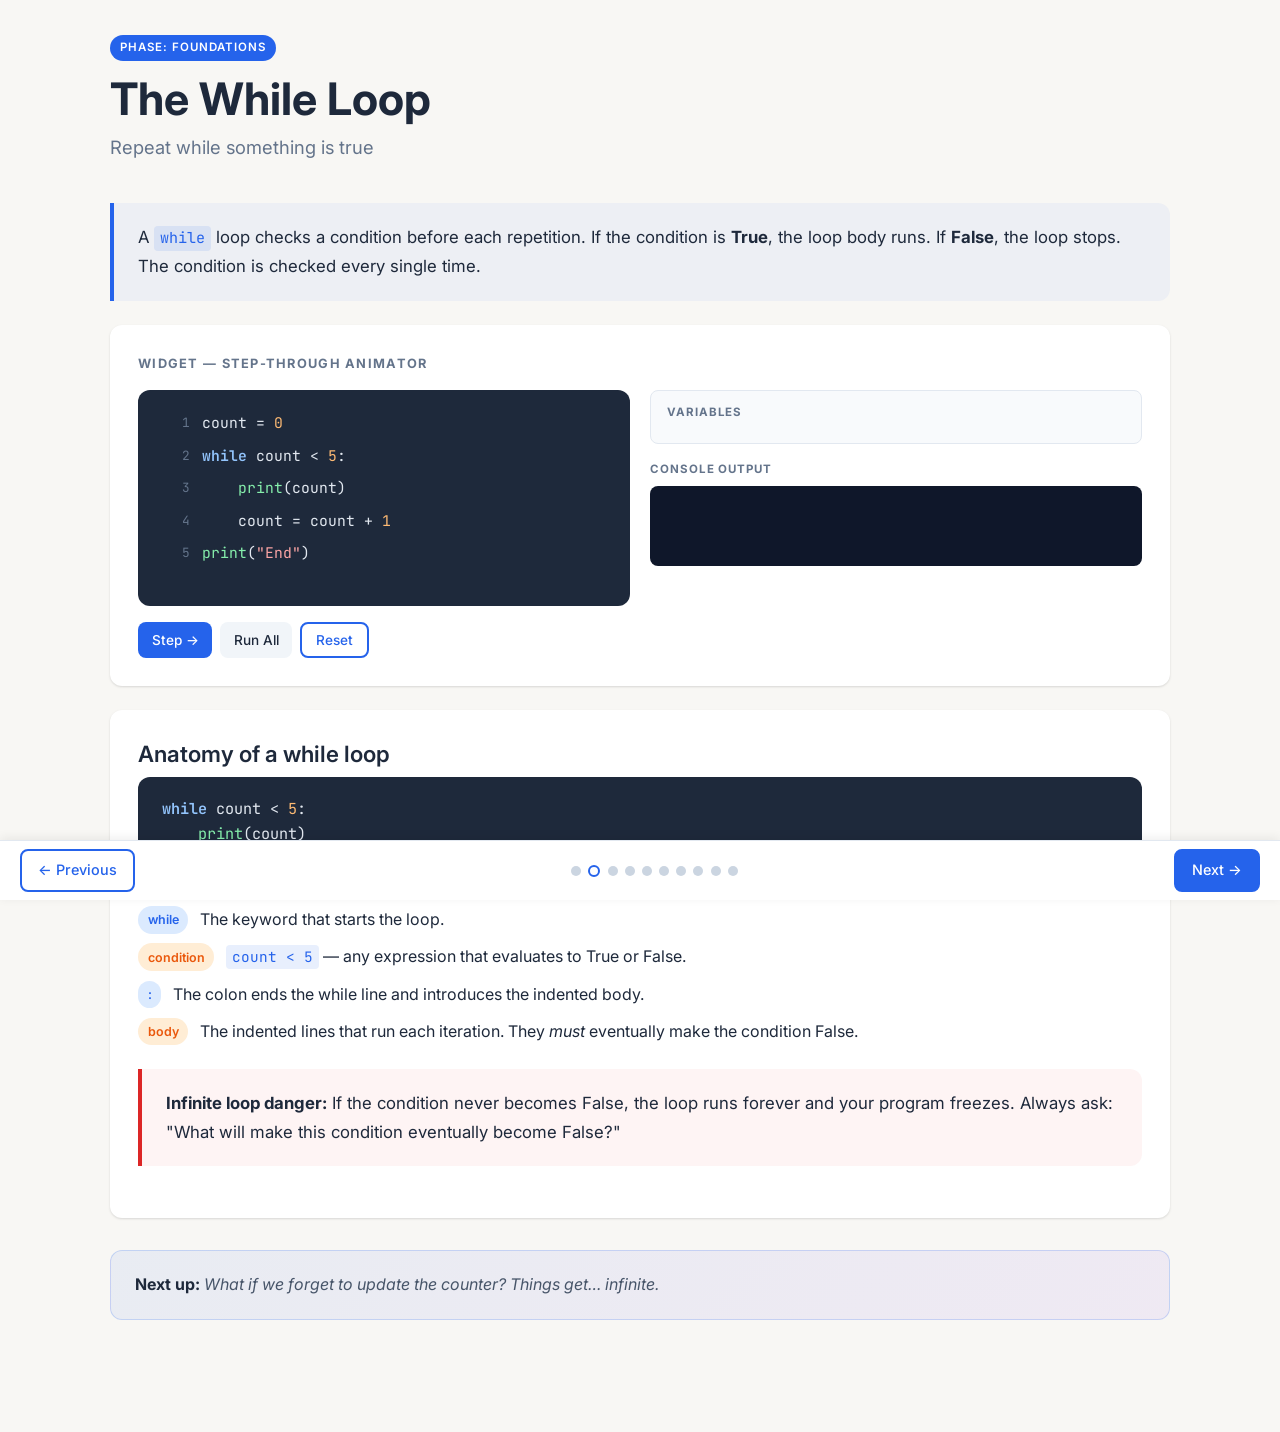
==== page-02.html @ dd304a5e "Initial release: Python Loops interactive learning guide 10-page progressive web learning experience" ====
<!DOCTYPE html>
<html lang="en">
<head>
  <meta charset="UTF-8">
  <meta name="viewport" content="width=device-width, initial-scale=1.0">
  <meta name="page" content="2">
  <title>Page 2 — The While Loop | Python Loops</title>
  <link rel="stylesheet" href="css/styles.css">
</head>
<body>

<div class="page-wrapper">
  <header class="page-header">
    <span class="phase-badge">Phase: Foundations</span>
    <h1>The While Loop</h1>
    <p class="subtitle">Repeat while something is true</p>
  </header>

  <div class="concept-box">
    A <code>while</code> loop checks a condition before each repetition.
    If the condition is <strong>True</strong>, the loop body runs.
    If <strong>False</strong>, the loop stops.
    The condition is checked every single time.
  </div>

  <!-- Widget: Step-Through Animator -->
  <div class="card">
    <div class="card-title">Widget — Step-Through Animator</div>
    <div id="step-container"></div>
  </div>

  <!-- Anatomy of a while loop -->
  <div class="card">
    <h3 class="mb-1">Anatomy of a while loop</h3>
    <pre><code id="anatomy-code">while count &lt; 5:
    print(count)
    count = count + 1</code></pre>
    <div style="margin-top:1rem;display:flex;flex-direction:column;gap:0.6rem;">
      <div style="display:flex;align-items:flex-start;gap:0.75rem;">
        <span class="badge badge-info">while</span>
        <span>The keyword that starts the loop.</span>
      </div>
      <div style="display:flex;align-items:flex-start;gap:0.75rem;">
        <span class="badge badge-warn">condition</span>
        <span><code>count &lt; 5</code> — any expression that evaluates to True or False.</span>
      </div>
      <div style="display:flex;align-items:flex-start;gap:0.75rem;">
        <span class="badge badge-info">:</span>
        <span>The colon ends the while line and introduces the indented body.</span>
      </div>
      <div style="display:flex;align-items:flex-start;gap:0.75rem;">
        <span class="badge badge-warn">body</span>
        <span>The indented lines that run each iteration. They <em>must</em> eventually make the condition False.</span>
      </div>
    </div>

    <div class="concept-box mt-3" style="border-color:var(--color-error);background:rgba(220,38,38,0.05);">
      <strong>Infinite loop danger:</strong> If the condition never becomes False, the loop runs forever and
      your program freezes. Always ask: "What will make this condition eventually become False?"
    </div>
  </div>

  <div class="next-teaser">
    <strong>Next up:</strong> What if we forget to update the counter? Things get&hellip; infinite.
  </div>
</div>

<script src="js/syntax-highlight.js"></script>
<script src="js/step-through.js"></script>
<script src="js/nav.js"></script>
<script>
(function() {
  // Highlight static code block
  const anatomyEl = document.getElementById('anatomy-code');
  anatomyEl.innerHTML = highlightPython(anatomyEl.textContent);

  // Full execution trace for:
  //   count = 0
  //   while count < 5:
  //       print(count)
  //       count = count + 1

  const code = [
    'count = 0',
    'while count < 5:',
    '    print(count)',
    '    count = count + 1',
    'print("End")'
  ];

  const steps = [
    { lineIndex: 0, variables: { count: 0 }, output: null, conditionBadge: null },
    { lineIndex: 1, variables: {}, output: null, conditionBadge: '0 < 5 → True' },
    { lineIndex: 2, variables: {}, output: '0', conditionBadge: null },
    { lineIndex: 3, variables: { count: 1 }, output: null, conditionBadge: null },
    { lineIndex: 1, variables: {}, output: null, conditionBadge: '1 < 5 → True' },
    { lineIndex: 2, variables: {}, output: '1', conditionBadge: null },
    { lineIndex: 3, variables: { count: 2 }, output: null, conditionBadge: null },
    { lineIndex: 1, variables: {}, output: null, conditionBadge: '2 < 5 → True' },
    { lineIndex: 2, variables: {}, output: '2', conditionBadge: null },
    { lineIndex: 3, variables: { count: 3 }, output: null, conditionBadge: null },
    { lineIndex: 1, variables: {}, output: null, conditionBadge: '3 < 5 → True' },
    { lineIndex: 2, variables: {}, output: '3', conditionBadge: null },
    { lineIndex: 3, variables: { count: 4 }, output: null, conditionBadge: null },
    { lineIndex: 1, variables: {}, output: null, conditionBadge: '4 < 5 → True' },
    { lineIndex: 2, variables: {}, output: '4', conditionBadge: null },
    { lineIndex: 3, variables: { count: 5 }, output: null, conditionBadge: null },
    { lineIndex: 1, variables: {}, output: null, conditionBadge: '5 < 5 → False' },
    { lineIndex: 4, variables: {}, output: 'End', conditionBadge: null }
  ];

  const container = document.getElementById('step-container');
  new StepThrough(container, { code, steps, showFlowArrows: false });
})();
</script>
</body>
</html>
---- css/styles.css ----
@import url('https://fonts.googleapis.com/css2?family=Inter:wght@300;400;500;600;700&family=JetBrains+Mono:wght@400;500;600&display=swap');

:root {
  --color-primary:    #2563eb;
  --color-secondary:  #ea580c;
  --color-tertiary:   #7c3aed;
  --color-bg:         #f8f7f4;
  --color-surface:    #ffffff;
  --color-text:       #1e293b;
  --color-code-bg:    #1e293b;
  --color-code-text:  #e2e8f0;
  --color-success:    #16a34a;
  --color-error:      #dc2626;
  --color-line-highlight: rgba(37, 99, 235, 0.15);
  --font-body: 'Inter', system-ui, -apple-system, sans-serif;
  --font-code: 'JetBrains Mono', 'Fira Code', 'Consolas', monospace;
  --max-width: 1100px;
  --radius: 12px;
  --shadow: 0 1px 3px rgba(0,0,0,0.08), 0 1px 2px rgba(0,0,0,0.06);
}

*, *::before, *::after {
  box-sizing: border-box;
  margin: 0;
  padding: 0;
}

html {
  font-size: 16px;
  scroll-behavior: smooth;
}

body {
  font-family: var(--font-body);
  background: var(--color-bg);
  color: var(--color-text);
  line-height: 1.7;
  min-height: 100vh;
  padding-bottom: 80px;
}

/* ── Typography ── */
h1 { font-size: clamp(1.8rem, 4vw, 2.8rem); font-weight: 700; line-height: 1.2; }
h2 { font-size: clamp(1.4rem, 3vw, 2rem); font-weight: 600; line-height: 1.3; }
h3 { font-size: clamp(1.1rem, 2vw, 1.4rem); font-weight: 600; line-height: 1.4; }
h4 { font-size: 1rem; font-weight: 600; }
p  { margin-bottom: 1rem; }
p:last-child { margin-bottom: 0; }

a { color: var(--color-primary); text-decoration: none; }
a:hover { text-decoration: underline; }

/* ── Layout ── */
.page-wrapper {
  max-width: var(--max-width);
  margin: 0 auto;
  padding: 2rem 1.25rem;
}

.page-header {
  margin-bottom: 2.5rem;
}

.page-header .phase-badge {
  display: inline-block;
  background: var(--color-primary);
  color: #fff;
  font-size: 0.72rem;
  font-weight: 600;
  letter-spacing: 0.08em;
  text-transform: uppercase;
  padding: 0.2rem 0.65rem;
  border-radius: 100px;
  margin-bottom: 0.75rem;
}

.page-header h1 {
  margin-bottom: 0.35rem;
}

.page-header .subtitle {
  font-size: 1.15rem;
  color: #64748b;
  font-weight: 400;
}

/* ── Card ── */
.card {
  background: var(--color-surface);
  border-radius: var(--radius);
  box-shadow: var(--shadow);
  padding: 1.75rem;
  margin-bottom: 1.5rem;
}

.card-title {
  font-size: 0.8rem;
  font-weight: 700;
  letter-spacing: 0.1em;
  text-transform: uppercase;
  color: #64748b;
  margin-bottom: 1rem;
}

/* ── Concept box ── */
.concept-box {
  border-left: 4px solid var(--color-primary);
  background: rgba(37, 99, 235, 0.05);
  border-radius: 0 var(--radius) var(--radius) 0;
  padding: 1.25rem 1.5rem;
  margin-bottom: 1.5rem;
  font-size: 1.05rem;
}

/* ── Code blocks ── */
pre, .code-block {
  background: var(--color-code-bg);
  color: var(--color-code-text);
  font-family: var(--font-code);
  font-size: 0.95rem;
  border-radius: var(--radius);
  padding: 1.25rem 1.5rem;
  overflow-x: auto;
  line-height: 1.6;
  tab-size: 4;
}

code {
  font-family: var(--font-code);
  font-size: 0.9em;
  background: rgba(37,99,235,0.1);
  color: var(--color-primary);
  padding: 0.15em 0.4em;
  border-radius: 4px;
}

pre code {
  background: none;
  color: inherit;
  padding: 0;
  font-size: inherit;
}

/* ── Syntax Highlighting ── */
.kw      { color: #93c5fd; font-weight: 600; }
.builtin { color: #86efac; }
.str     { color: #fca5a5; }
.num     { color: #fdba74; }
.comment { color: #64748b; font-style: italic; }

/* ── Buttons ── */
.btn {
  display: inline-flex;
  align-items: center;
  gap: 0.4rem;
  padding: 0.6rem 1.25rem;
  border-radius: 8px;
  font-family: var(--font-body);
  font-size: 0.925rem;
  font-weight: 500;
  cursor: pointer;
  border: none;
  transition: background 0.15s, transform 0.1s, box-shadow 0.15s;
  min-height: 44px;
  text-decoration: none;
}

.btn:active { transform: scale(0.97); }

.btn-primary {
  background: var(--color-primary);
  color: #fff;
}
.btn-primary:hover { background: #1d4ed8; }

.btn-secondary {
  background: var(--color-secondary);
  color: #fff;
}
.btn-secondary:hover { background: #c2410c; }

.btn-tertiary {
  background: var(--color-tertiary);
  color: #fff;
}
.btn-tertiary:hover { background: #6d28d9; }

.btn-outline {
  background: transparent;
  color: var(--color-primary);
  border: 2px solid var(--color-primary);
}
.btn-outline:hover { background: rgba(37,99,235,0.07); }

.btn-ghost {
  background: #f1f5f9;
  color: var(--color-text);
}
.btn-ghost:hover { background: #e2e8f0; }

.btn-success {
  background: var(--color-success);
  color: #fff;
}

.btn-sm {
  padding: 0.35rem 0.85rem;
  font-size: 0.85rem;
  min-height: 36px;
}

.btn-lg {
  padding: 0.85rem 2rem;
  font-size: 1.05rem;
  min-height: 52px;
}

.btn:disabled {
  opacity: 0.45;
  cursor: not-allowed;
  transform: none;
}

/* ── Grid & Flex helpers ── */
.grid-2 {
  display: grid;
  grid-template-columns: 1fr 1fr;
  gap: 1.25rem;
}

.flex { display: flex; }
.flex-wrap { flex-wrap: wrap; }
.gap-1 { gap: 0.5rem; }
.gap-2 { gap: 1rem; }
.gap-3 { gap: 1.5rem; }
.items-center { align-items: center; }
.justify-center { justify-content: center; }
.justify-between { justify-content: space-between; }

@media (max-width: 768px) {
  .grid-2 { grid-template-columns: 1fr; }
}

/* ── Teaser box ── */
.next-teaser {
  background: linear-gradient(135deg, rgba(37,99,235,0.07), rgba(124,58,237,0.07));
  border: 1px solid rgba(37,99,235,0.2);
  border-radius: var(--radius);
  padding: 1.25rem 1.5rem;
  margin-top: 2rem;
  font-style: italic;
  color: #475569;
}

.next-teaser strong { color: var(--color-text); font-style: normal; }

/* ── Output console ── */
.console-output {
  background: #0f172a;
  color: #a3e635;
  font-family: var(--font-code);
  font-size: 0.9rem;
  border-radius: 8px;
  padding: 1rem 1.25rem;
  min-height: 3rem;
  max-height: 200px;
  overflow-y: auto;
  line-height: 1.6;
  white-space: pre-wrap;
}

/* ── Badge / pill ── */
.badge {
  display: inline-flex;
  align-items: center;
  gap: 0.3rem;
  padding: 0.2rem 0.6rem;
  border-radius: 100px;
  font-size: 0.78rem;
  font-weight: 600;
}

.badge-success { background: #dcfce7; color: var(--color-success); }
.badge-error   { background: #fee2e2; color: var(--color-error); }
.badge-warn    { background: #ffedd5; color: var(--color-secondary); }
.badge-info    { background: #dbeafe; color: var(--color-primary); }

/* ── Tab bar ── */
.tab-bar {
  display: flex;
  gap: 0.25rem;
  border-bottom: 2px solid #e2e8f0;
  margin-bottom: 1.5rem;
  overflow-x: auto;
}

.tab-btn {
  padding: 0.6rem 1.1rem;
  border: none;
  background: transparent;
  font-family: var(--font-body);
  font-size: 0.9rem;
  font-weight: 500;
  color: #64748b;
  cursor: pointer;
  border-bottom: 3px solid transparent;
  margin-bottom: -2px;
  white-space: nowrap;
  min-height: 44px;
  border-radius: 6px 6px 0 0;
  transition: color 0.15s, border-color 0.15s, background 0.15s;
}

.tab-btn:hover { color: var(--color-primary); background: rgba(37,99,235,0.05); }
.tab-btn.active { color: var(--color-primary); border-bottom-color: var(--color-primary); font-weight: 600; }

/* ── Step-through ── */
.step-through-container {
  display: grid;
  grid-template-columns: 1fr 1fr;
  gap: 1.25rem;
}

@media (max-width: 768px) {
  .step-through-container { grid-template-columns: 1fr; }
}

.st-code-panel {
  background: var(--color-code-bg);
  color: var(--color-code-text);
  border-radius: var(--radius);
  padding: 1rem 1.25rem;
  font-family: var(--font-code);
  font-size: 0.92rem;
  line-height: 2.0;
  min-height: 160px;
}

.st-code-line {
  display: flex;
  align-items: center;
  gap: 0.75rem;
  padding: 0.1rem 0.5rem;
  border-radius: 4px;
  transition: background 0.2s;
  position: relative;
}

.st-code-line.active {
  background: var(--color-line-highlight);
}

.st-code-text {
  flex: 1;
  white-space: pre;
}

.st-line-num {
  color: #64748b;
  min-width: 1.5rem;
  text-align: right;
  user-select: none;
  font-size: 0.8rem;
}

.st-right-panel {
  display: flex;
  flex-direction: column;
  gap: 1rem;
}

.var-watch {
  background: #f8fafc;
  border: 1px solid #e2e8f0;
  border-radius: 8px;
  padding: 0.75rem 1rem;
}

.var-watch-title {
  font-size: 0.72rem;
  font-weight: 700;
  text-transform: uppercase;
  letter-spacing: 0.08em;
  color: #64748b;
  margin-bottom: 0.5rem;
}

.var-table {
  font-family: var(--font-code);
  font-size: 0.88rem;
  width: 100%;
}

.var-table td {
  padding: 0.2rem 0.4rem;
  vertical-align: top;
}

.var-name { color: #1d4ed8; font-weight: 600; }
.var-val  { color: #b45309; }
.var-eq   { color: #64748b; }

.st-controls {
  display: flex;
  gap: 0.5rem;
  flex-wrap: wrap;
  margin-top: 1rem;
}

/* condition badge */
.condition-badge {
  display: inline-flex;
  align-items: center;
  padding: 0.15rem 0.55rem;
  border-radius: 6px;
  font-size: 0.8rem;
  font-weight: 600;
  margin-left: 0.5rem;
  font-family: var(--font-code);
}
.condition-badge.true-badge  { background: #dcfce7; color: #15803d; }
.condition-badge.false-badge { background: #fee2e2; color: #b91c1c; }

/* flow arrows */
.flow-arrow {
  position: absolute;
  right: -6px;
  font-size: 0.72rem;
  font-weight: 700;
  padding: 0.1rem 0.35rem;
  border-radius: 4px;
}
.flow-break    { background: #fee2e2; color: #b91c1c; }
.flow-continue { background: #ffedd5; color: #c2410c; }

/* ── Navigation bar (fixed bottom) ── */
#bottom-nav {
  position: fixed;
  bottom: 0;
  left: 0;
  right: 0;
  background: var(--color-surface);
  border-top: 1px solid #e2e8f0;
  box-shadow: 0 -2px 10px rgba(0,0,0,0.07);
  z-index: 100;
  padding: 0.6rem 1.25rem;
  display: flex;
  align-items: center;
  justify-content: space-between;
  gap: 1rem;
  height: 60px;
}

.nav-btn {
  display: inline-flex;
  align-items: center;
  gap: 0.4rem;
  padding: 0.45rem 1rem;
  border-radius: 8px;
  font-family: var(--font-body);
  font-size: 0.9rem;
  font-weight: 500;
  cursor: pointer;
  border: 2px solid var(--color-primary);
  color: var(--color-primary);
  background: transparent;
  transition: all 0.15s;
  min-height: 40px;
  text-decoration: none;
}
.nav-btn:hover { background: rgba(37,99,235,0.08); text-decoration: none; }
.nav-btn.primary { background: var(--color-primary); color: #fff; }
.nav-btn.primary:hover { background: #1d4ed8; }
.nav-btn.hidden { visibility: hidden; pointer-events: none; }

.nav-dots {
  display: flex;
  gap: 0.45rem;
  align-items: center;
}

.nav-dot {
  width: 10px;
  height: 10px;
  border-radius: 50%;
  background: #cbd5e1;
  border: 2px solid transparent;
  cursor: pointer;
  transition: all 0.2s;
  padding: 0;
}
.nav-dot.current {
  background: transparent;
  border-color: var(--color-primary);
  width: 12px;
  height: 12px;
}
.nav-dot.visited { background: var(--color-primary); }

/* ── Drag-drop ── */
.draggable {
  cursor: grab;
  user-select: none;
  -webkit-user-select: none;
  touch-action: none;
}
.draggable:active { cursor: grabbing; }
.draggable.dragging { opacity: 0.4; }

.drop-zone {
  border: 2px dashed #cbd5e1;
  border-radius: var(--radius);
  min-height: 80px;
  transition: border-color 0.2s, background 0.2s;
  padding: 0.75rem;
}
.drop-zone.drag-over {
  border-color: var(--color-primary);
  background: rgba(37,99,235,0.05);
}

/* ── Robot game ── */
.robot-canvas-wrap {
  display: flex;
  justify-content: center;
}

canvas#robot-canvas {
  border-radius: var(--radius);
  box-shadow: var(--shadow);
}

.code-blocks-area {
  display: flex;
  flex-wrap: wrap;
  gap: 0.5rem;
  padding: 0.75rem;
  background: #f1f5f9;
  border-radius: 8px;
  min-height: 54px;
}

.code-block-item {
  background: var(--color-code-bg);
  color: var(--color-code-text);
  font-family: var(--font-code);
  font-size: 0.85rem;
  padding: 0.4rem 0.85rem;
  border-radius: 6px;
  cursor: grab;
  user-select: none;
  touch-action: none;
  min-height: 36px;
  display: inline-flex;
  align-items: center;
  gap: 0.3rem;
}

.sequence-area {
  position: relative;
  min-height: 120px;
  border: 2px dashed #cbd5e1;
  border-radius: var(--radius);
  padding: 0.75rem;
  display: flex;
  flex-direction: column;
  gap: 0.35rem;
  background: #fafbfc;
}
.sequence-area.drag-over { border-color: var(--color-primary); background: rgba(37,99,235,0.04); }

.seq-block {
  font-family: var(--font-code);
  font-size: 0.88rem;
  background: var(--color-code-bg);
  color: var(--color-code-text);
  padding: 0.35rem 0.75rem;
  border-radius: 6px;
  display: flex;
  align-items: center;
  gap: 0.5rem;
  cursor: grab;
  min-height: 36px;
  position: relative;
}
.seq-drag-handle {
  cursor: grab;
  color: #475569;
  font-size: 1.1rem;
  padding: 0 0.35rem 0 0;
  user-select: none;
  -webkit-user-select: none;
  touch-action: none;
  line-height: 1;
}
.seq-drag-handle:active { cursor: grabbing; }

.seq-drop-indicator {
  position: absolute;
  left: 0.5rem;
  right: 0.5rem;
  height: 3px;
  background: var(--color-primary);
  border-radius: 2px;
  pointer-events: none;
  z-index: 10;
}

.seq-block .remove-btn {
  background: none;
  border: none;
  color: #64748b;
  cursor: pointer;
  font-size: 1rem;
  padding: 0 0.25rem;
  line-height: 1;
}
.seq-block .remove-btn:hover { color: var(--color-error); }
.seq-block.indent-0 { margin-left: 0; }
.seq-block.indent-1 { margin-left: 1.5rem; }
.seq-block.indent-2 { margin-left: 3rem; }
.seq-block.indent-3 { margin-left: 4.5rem; }

/* ── Quiz / multiple choice ── */
.mc-options {
  display: grid;
  grid-template-columns: 1fr 1fr;
  gap: 0.75rem;
  margin: 1rem 0;
}
@media (max-width: 480px) { .mc-options { grid-template-columns: 1fr; } }

.mc-btn {
  background: #f8fafc;
  border: 2px solid #e2e8f0;
  border-radius: 8px;
  padding: 0.75rem 1rem;
  font-family: var(--font-code);
  font-size: 0.88rem;
  cursor: pointer;
  text-align: left;
  transition: all 0.15s;
  white-space: pre;
  min-height: 44px;
}
.mc-btn:hover { border-color: var(--color-primary); background: rgba(37,99,235,0.05); }
.mc-btn.correct { border-color: var(--color-success); background: #dcfce7; }
.mc-btn.incorrect { border-color: var(--color-error); background: #fee2e2; }

/* ── Range explorer ── */
.range-slider-group {
  display: grid;
  gap: 0.75rem;
  margin-bottom: 1.25rem;
}
.range-row {
  display: flex;
  align-items: center;
  gap: 1rem;
}
.range-row label {
  min-width: 4.5rem;
  font-family: var(--font-code);
  font-size: 0.9rem;
  font-weight: 600;
  color: var(--color-primary);
}
.range-row input[type=range] {
  flex: 1;
  accent-color: var(--color-primary);
  height: 6px;
  cursor: pointer;
}
.range-val {
  min-width: 2.5rem;
  text-align: right;
  font-family: var(--font-code);
  font-size: 0.9rem;
  font-weight: 600;
}

/* Number line */
.number-line {
  position: relative;
  height: 56px;
  margin: 1rem 0;
}
.nl-track {
  position: absolute;
  top: 50%;
  left: 0; right: 0;
  height: 3px;
  background: #e2e8f0;
  transform: translateY(-50%);
}
.nl-dots {
  position: absolute;
  top: 0; left: 0; right: 0; bottom: 0;
  display: flex;
  align-items: center;
}
.nl-dot {
  position: absolute;
  width: 14px; height: 14px;
  border-radius: 50%;
  transform: translate(-50%, -50%);
  top: 50%;
}
.nl-dot.included { background: var(--color-primary); }
.nl-dot.excluded { background: #fff; border: 2px solid #cbd5e1; }
.nl-label {
  position: absolute;
  font-size: 0.65rem;
  font-family: var(--font-code);
  color: #94a3b8;
  top: calc(50% + 10px);
  transform: translateX(-50%);
}

/* ── Loop sorter ── */
.sorter-wrapper {
  display: grid;
  grid-template-columns: 1fr 1fr;
  gap: 1.25rem;
}
@media (max-width: 768px) { .sorter-wrapper { grid-template-columns: 1fr; } }

.scenario-pool {
  display: flex;
  flex-direction: column;
  gap: 0.5rem;
}

.scenario-card {
  background: var(--color-surface);
  border: 2px solid #e2e8f0;
  border-radius: 8px;
  padding: 0.75rem 1rem;
  font-size: 0.9rem;
  cursor: grab;
  min-height: 44px;
  display: flex;
  align-items: center;
  transition: border-color 0.15s, box-shadow 0.15s;
}
.scenario-card:hover { border-color: var(--color-primary); }
.scenario-card.correct { border-color: var(--color-success); background: #f0fdf4; }
.scenario-card.incorrect { border-color: var(--color-error); background: #fef2f2; }
.scenario-card.dragging { opacity: 0.3; }

.loop-drop-zone {
  border: 2px dashed #cbd5e1;
  border-radius: var(--radius);
  padding: 0.75rem;
  min-height: 200px;
  display: flex;
  flex-direction: column;
  gap: 0.5rem;
  transition: all 0.2s;
}
.loop-drop-zone.drag-over { border-color: var(--color-primary); background: rgba(37,99,235,0.04); }
.loop-drop-zone h3 { margin-bottom: 0.5rem; font-size: 1rem; }

/* ── Colour list cards ── */
.colour-cards {
  display: flex;
  gap: 0.75rem;
  flex-wrap: wrap;
  margin-top: 1rem;
}

.colour-card {
  width: 80px; height: 80px;
  border-radius: 10px;
  display: flex;
  align-items: center;
  justify-content: center;
  font-weight: 600;
  font-size: 0.85rem;
  color: #fff;
  transition: transform 0.25s, box-shadow 0.25s;
  cursor: grab;
  text-shadow: 0 1px 2px rgba(0,0,0,0.4);
  user-select: none;
  touch-action: none;
}
.colour-card.active {
  transform: scale(1.15);
  box-shadow: 0 0 0 4px rgba(37,99,235,0.35), 0 6px 20px rgba(0,0,0,0.2);
}

/* ── Concept tree ── */
.concept-tree {
  font-family: var(--font-code);
  font-size: 0.95rem;
  line-height: 2;
  background: var(--color-code-bg);
  color: var(--color-code-text);
  padding: 1.5rem 2rem;
  border-radius: var(--radius);
}
.concept-tree a { color: #93c5fd; }
.concept-tree a:hover { color: #bfdbfe; }
.tree-root { color: #fbbf24; font-weight: 700; font-size: 1.05rem; margin-bottom: 0.25rem; }
.tree-branch { color: #64748b; }
.tree-leaf { color: var(--color-code-text); }
.tree-level-1 { padding-left: 1rem; }
.tree-level-2 { padding-left: 2.5rem; }

/* ── Accumulator bar chart ── */
.bar-chart {
  display: flex;
  align-items: flex-end;
  gap: 0.5rem;
  height: 120px;
  padding: 0.5rem 0.25rem;
  border-bottom: 2px solid #e2e8f0;
  margin: 1rem 0;
}
.bar-col {
  flex: 1;
  display: flex;
  flex-direction: column;
  align-items: center;
  justify-content: flex-end;
  gap: 0.25rem;
  height: 100%;
}
.bar-fill {
  width: 100%;
  background: var(--color-primary);
  border-radius: 4px 4px 0 0;
  transition: height 0.4s ease;
  min-height: 0;
}
.bar-label {
  font-size: 0.75rem;
  font-family: var(--font-code);
  color: #64748b;
}

/* ── Fix-the-loop ── */
.bug-card {
  border: 2px solid #e2e8f0;
  border-radius: var(--radius);
  padding: 1.25rem;
  margin-bottom: 1.25rem;
}
.bug-card.solved { border-color: var(--color-success); }

.fix-input {
  font-family: var(--font-code);
  font-size: 0.9rem;
  width: 100%;
  padding: 0.5rem 0.75rem;
  border: 2px solid #e2e8f0;
  border-radius: 6px;
  background: #f8fafc;
  color: var(--color-text);
  transition: border-color 0.15s;
}
.fix-input:focus { outline: none; border-color: var(--color-primary); }

/* ── Loading / animation helpers ── */
@keyframes fadeIn {
  from { opacity: 0; transform: translateY(8px); }
  to   { opacity: 1; transform: translateY(0); }
}
.fade-in { animation: fadeIn 0.3s ease forwards; }

@keyframes shake {
  0%,100% { transform: translateX(0); }
  20% { transform: translateX(-6px); }
  40% { transform: translateX(6px); }
  60% { transform: translateX(-4px); }
  80% { transform: translateX(4px); }
}
.shake { animation: shake 0.4s ease; }

@keyframes celebrate {
  0%   { transform: scale(1); }
  50%  { transform: scale(1.08); }
  100% { transform: scale(1); }
}
.celebrate { animation: celebrate 0.5s ease 2; }

/* ── Utility ── */
.mt-1 { margin-top: 0.5rem; }
.mt-2 { margin-top: 1rem; }
.mt-3 { margin-top: 1.5rem; }
.mb-1 { margin-bottom: 0.5rem; }
.mb-2 { margin-bottom: 1rem; }
.mb-3 { margin-bottom: 1.5rem; }
.text-sm { font-size: 0.875rem; }
.text-muted { color: #64748b; }
.text-success { color: var(--color-success); }
.text-error { color: var(--color-error); }
.text-center { text-align: center; }
.hidden { display: none !important; }
.visually-hidden {
  position: absolute;
  width: 1px; height: 1px;
  padding: 0; margin: -1px;
  overflow: hidden; clip: rect(0,0,0,0);
  white-space: nowrap; border: 0;
}

/* ── Index page specific ── */
.hero {
  text-align: center;
  padding: 4rem 1rem 3rem;
}
.hero h1 { margin-bottom: 0.5rem; }
.hero .lead {
  font-size: 1.15rem;
  color: #475569;
  max-width: 580px;
  margin: 0 auto 2rem;
  line-height: 1.8;
}

.page-grid {
  display: grid;
  grid-template-columns: repeat(auto-fill, minmax(220px, 1fr));
  gap: 1rem;
  margin-top: 1rem;
}

.page-card {
  background: var(--color-surface);
  border: 2px solid #e2e8f0;
  border-radius: var(--radius);
  padding: 1.25rem;
  text-decoration: none;
  color: var(--color-text);
  transition: border-color 0.15s, box-shadow 0.15s, transform 0.15s;
  display: block;
}
.page-card:hover {
  border-color: var(--color-primary);
  box-shadow: 0 4px 16px rgba(37,99,235,0.12);
  transform: translateY(-2px);
  text-decoration: none;
}
.page-card .page-num {
  font-size: 0.72rem;
  font-weight: 700;
  text-transform: uppercase;
  letter-spacing: 0.08em;
  color: var(--color-primary);
  margin-bottom: 0.35rem;
}
.page-card .page-title { font-weight: 600; margin-bottom: 0.35rem; font-size: 1rem; }
.page-card .page-desc { font-size: 0.85rem; color: #64748b; line-height: 1.5; }

/* ── Input field ── */
.input-field {
  font-family: var(--font-body);
  font-size: 0.95rem;
  padding: 0.55rem 0.9rem;
  border: 2px solid #e2e8f0;
  border-radius: 8px;
  background: #f8fafc;
  color: var(--color-text);
  transition: border-color 0.15s;
  min-height: 44px;
}
.input-field:focus { outline: none; border-color: var(--color-primary); background: #fff; }

/* Pattern lab input validation */
.pw-prompt {
  display: flex;
  gap: 0.5rem;
  align-items: center;
  flex-wrap: wrap;
}
.pw-log {
  font-family: var(--font-code);
  font-size: 0.88rem;
  background: #0f172a;
  color: #94a3b8;
  border-radius: 8px;
  padding: 0.75rem 1rem;
  min-height: 60px;
  line-height: 1.7;
  white-space: pre-wrap;
}

/* ── Responsive tweaks ── */
@media (max-width: 600px) {
  .card { padding: 1.25rem; }
  .page-wrapper { padding: 1.25rem 1rem; }
  pre, .code-block { font-size: 0.82rem; padding: 0.85rem 1rem; }
  .st-code-panel { font-size: 0.82rem; }
  .btn-lg { font-size: 0.95rem; padding: 0.75rem 1.5rem; }
}
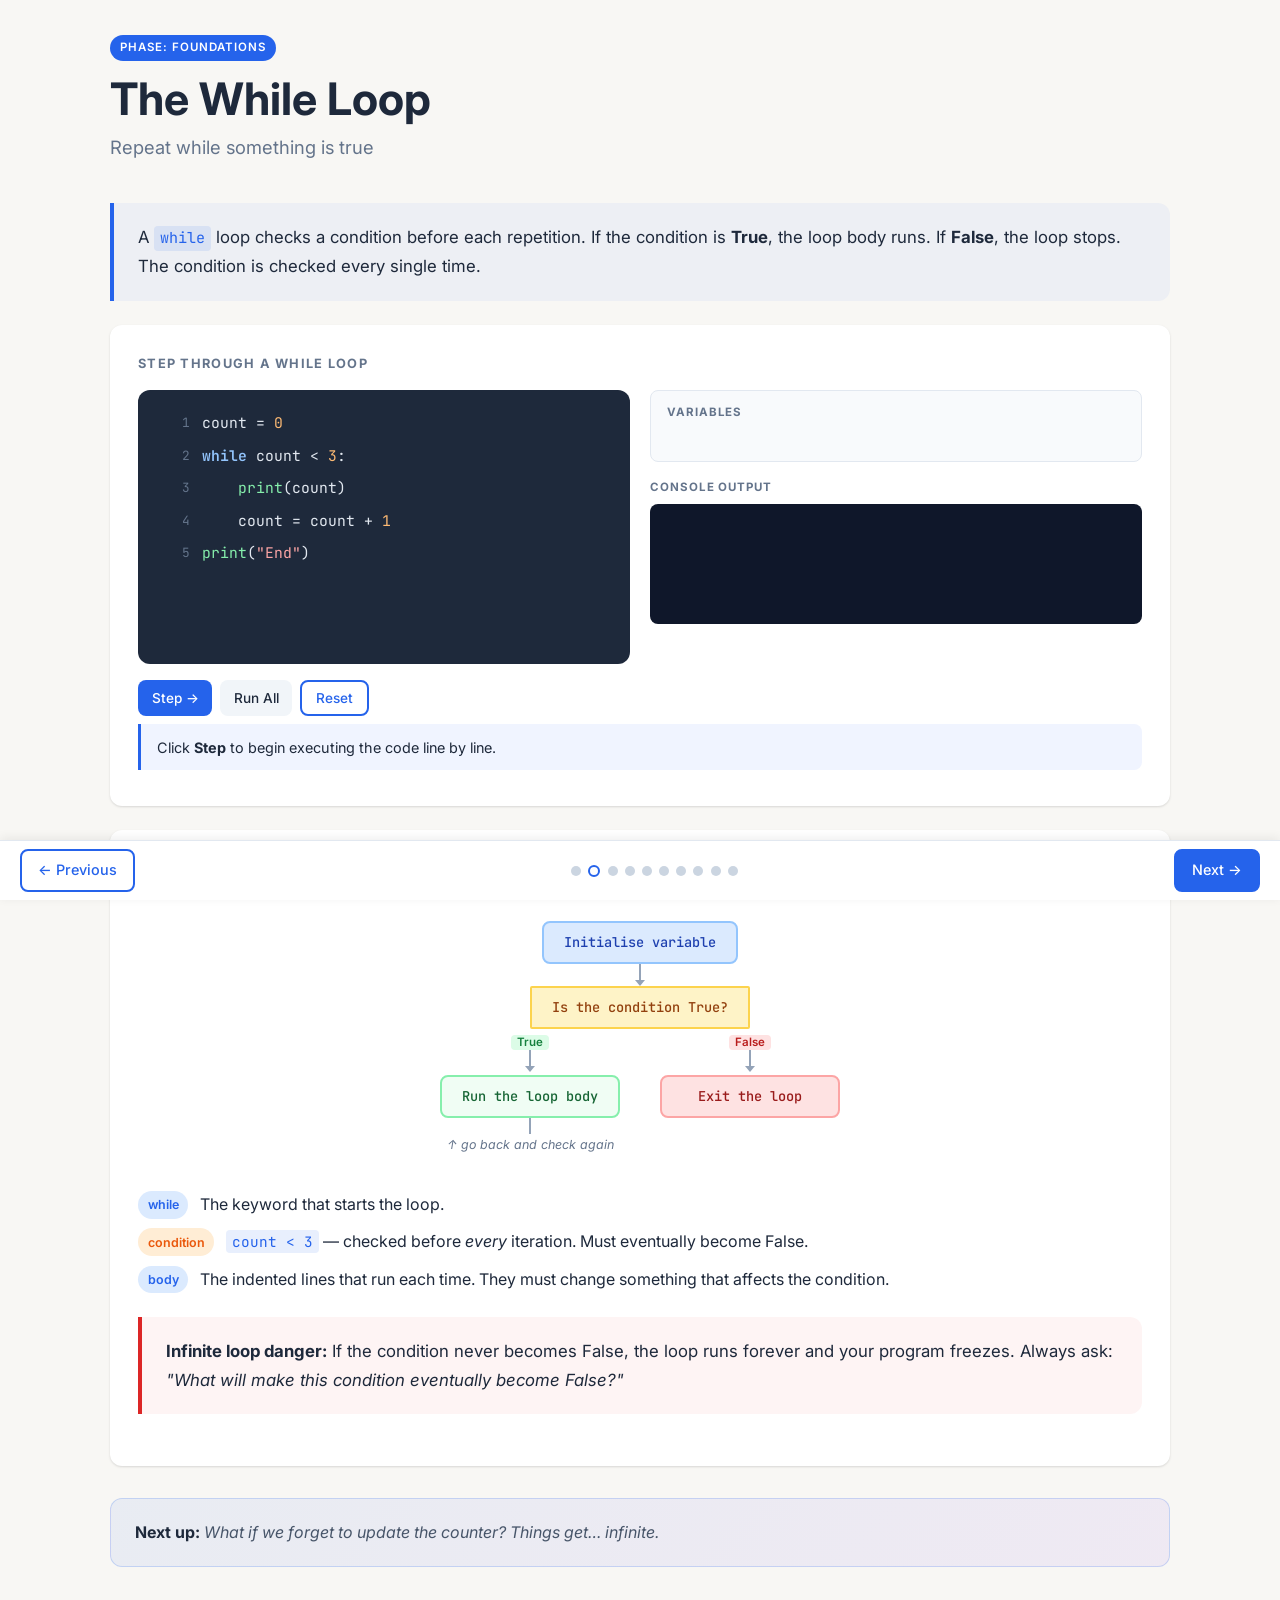
==== commit 6356233e: "Improve UX, fix bugs, and simplify loop examples across all pages - Pages 2–4: reduce loop count fro" ====
--- a/page-02.html
+++ b/page-02.html
@@ -6,6 +6,123 @@
   <meta name="page" content="2">
   <title>Page 2 — The While Loop | Python Loops</title>
   <link rel="stylesheet" href="css/styles.css">
+  <style>
+    /* Narration box */
+    .narration {
+      background: #f0f4ff;
+      border-left: 3px solid var(--color-primary);
+      border-radius: 0 8px 8px 0;
+      padding: 0.7rem 1rem;
+      font-size: 0.9rem;
+      min-height: 2.6rem;
+      margin-top: 0.5rem;
+      transition: background 0.2s;
+      line-height: 1.6;
+    }
+    .narration.highlight-true {
+      background: #f0fdf4;
+      border-left-color: var(--color-success);
+    }
+    .narration.highlight-false {
+      background: #fef2f2;
+      border-left-color: var(--color-error);
+    }
+    .iteration-badge {
+      display: inline-flex;
+      align-items: center;
+      gap: 0.3rem;
+      background: var(--color-primary);
+      color: #fff;
+      font-size: 0.78rem;
+      font-weight: 600;
+      padding: 0.2rem 0.65rem;
+      border-radius: 100px;
+      margin-left: 0.5rem;
+    }
+    .iteration-badge.done {
+      background: var(--color-success);
+    }
+
+    /* Flowchart */
+    .flowchart {
+      display: flex;
+      flex-direction: column;
+      align-items: center;
+      gap: 0;
+      padding: 1rem 0;
+    }
+    .fc-box {
+      border-radius: 8px;
+      padding: 0.5rem 1.25rem;
+      font-family: var(--font-code);
+      font-size: 0.85rem;
+      font-weight: 500;
+      text-align: center;
+      min-width: 180px;
+    }
+    .fc-init    { background: #dbeafe; color: #1e40af; border: 2px solid #93c5fd; }
+    .fc-cond    { background: #fef3c7; color: #92400e; border: 2px solid #fcd34d; border-radius: 2px; transform: rotate(0deg); }
+    .fc-body    { background: #f0fdf4; color: #166534; border: 2px solid #86efac; }
+    .fc-exit    { background: #fee2e2; color: #991b1b; border: 2px solid #fca5a5; }
+    .fc-arrow {
+      display: flex;
+      flex-direction: column;
+      align-items: center;
+      color: #64748b;
+      font-size: 0.75rem;
+      line-height: 1;
+    }
+    .fc-arrow-line {
+      width: 2px;
+      height: 16px;
+      background: #94a3b8;
+    }
+    .fc-arrow-head {
+      width: 0; height: 0;
+      border-left: 5px solid transparent;
+      border-right: 5px solid transparent;
+      border-top: 6px solid #94a3b8;
+    }
+    .fc-label {
+      font-size: 0.72rem;
+      font-weight: 600;
+      padding: 0.1rem 0.4rem;
+      border-radius: 4px;
+    }
+    .fc-label-true  { background: #dcfce7; color: #15803d; }
+    .fc-label-false { background: #fee2e2; color: #b91c1c; }
+    .fc-loop-back {
+      display: flex;
+      align-items: center;
+      margin-top: -0.25rem;
+    }
+    .fc-loop-line {
+      width: 120px;
+      height: 2px;
+      background: #94a3b8;
+    }
+    .fc-loop-vert {
+      width: 2px;
+      height: 60px;
+      background: #94a3b8;
+    }
+    .fc-loop-arrow-up {
+      width: 0; height: 0;
+      border-left: 5px solid transparent;
+      border-right: 5px solid transparent;
+      border-bottom: 6px solid #94a3b8;
+    }
+    /* Loop-back connector using a table-like layout */
+    .fc-row { display: flex; align-items: stretch; width: 100%; justify-content: center; }
+    .fc-center { display: flex; flex-direction: column; align-items: center; }
+    .fc-side {
+      display: flex;
+      flex-direction: column;
+      align-items: center;
+      justify-content: flex-start;
+      min-width: 40px;
+    }
+  </style>
 </head>
 <body>
 
@@ -23,40 +140,55 @@
     The condition is checked every single time.
   </div>
 
-  <!-- Widget: Step-Through Animator -->
+  <!-- Step-Through Widget -->
   <div class="card">
-    <div class="card-title">Widget — Step-Through Animator</div>
+    <div class="card-title">Step Through a While Loop</div>
     <div id="step-container"></div>
+    <div id="narration" class="narration">Click <strong>Step</strong> to begin executing the code line by line.</div>
+    <div id="iter-display" style="margin-top:0.5rem;"></div>
   </div>
 
-  <!-- Anatomy of a while loop -->
+  <!-- How a while loop works — flowchart -->
   <div class="card">
-    <h3 class="mb-1">Anatomy of a while loop</h3>
-    <pre><code id="anatomy-code">while count &lt; 5:
-    print(count)
-    count = count + 1</code></pre>
-    <div style="margin-top:1rem;display:flex;flex-direction:column;gap:0.6rem;">
+    <h3 class="mb-2">How a while loop works</h3>
+    <div class="flowchart">
+      <div class="fc-box fc-init">Initialise variable</div>
+      <div class="fc-arrow"><div class="fc-arrow-line"></div><div class="fc-arrow-head"></div></div>
+      <div class="fc-box fc-cond">Is the condition True?</div>
+      <div style="display:flex;gap:2.5rem;margin-top:0.35rem;width:100%;justify-content:center;">
+        <!-- True path (down) -->
+        <div class="fc-center">
+          <div class="fc-arrow" style="margin-bottom:0.2rem;"><span class="fc-label fc-label-true">True</span><div class="fc-arrow-line"></div><div class="fc-arrow-head"></div></div>
+          <div class="fc-box fc-body">Run the loop body</div>
+          <div class="fc-arrow"><div class="fc-arrow-line"></div></div>
+          <div style="font-size:0.78rem;color:#64748b;font-style:italic;">↑ go back and check again</div>
+        </div>
+        <!-- False path -->
+        <div class="fc-center">
+          <div class="fc-arrow" style="margin-bottom:0.2rem;"><span class="fc-label fc-label-false">False</span><div class="fc-arrow-line"></div><div class="fc-arrow-head"></div></div>
+          <div class="fc-box fc-exit">Exit the loop</div>
+        </div>
+      </div>
+    </div>
+
+    <div style="margin-top:1.25rem;display:flex;flex-direction:column;gap:0.6rem;">
       <div style="display:flex;align-items:flex-start;gap:0.75rem;">
         <span class="badge badge-info">while</span>
         <span>The keyword that starts the loop.</span>
       </div>
       <div style="display:flex;align-items:flex-start;gap:0.75rem;">
         <span class="badge badge-warn">condition</span>
-        <span><code>count &lt; 5</code> — any expression that evaluates to True or False.</span>
+        <span><code>count &lt; 3</code> — checked before <em>every</em> iteration. Must eventually become False.</span>
       </div>
       <div style="display:flex;align-items:flex-start;gap:0.75rem;">
-        <span class="badge badge-info">:</span>
-        <span>The colon ends the while line and introduces the indented body.</span>
-      </div>
-      <div style="display:flex;align-items:flex-start;gap:0.75rem;">
-        <span class="badge badge-warn">body</span>
-        <span>The indented lines that run each iteration. They <em>must</em> eventually make the condition False.</span>
+        <span class="badge badge-info">body</span>
+        <span>The indented lines that run each time. They must change something that affects the condition.</span>
       </div>
     </div>
 
     <div class="concept-box mt-3" style="border-color:var(--color-error);background:rgba(220,38,38,0.05);">
       <strong>Infinite loop danger:</strong> If the condition never becomes False, the loop runs forever and
-      your program freezes. Always ask: "What will make this condition eventually become False?"
+      your program freezes. Always ask: <em>"What will make this condition eventually become False?"</em>
     </div>
   </div>
 
@@ -70,47 +202,110 @@
 <script src="js/nav.js"></script>
 <script>
 (function() {
-  // Highlight static code block
-  const anatomyEl = document.getElementById('anatomy-code');
-  anatomyEl.innerHTML = highlightPython(anatomyEl.textContent);
-
-  // Full execution trace for:
-  //   count = 0
-  //   while count < 5:
-  //       print(count)
-  //       count = count + 1
-
-  const code = [
+  var code = [
     'count = 0',
-    'while count < 5:',
+    'while count < 3:',
     '    print(count)',
     '    count = count + 1',
     'print("End")'
   ];
 
-  const steps = [
+  var steps = [
     { lineIndex: 0, variables: { count: 0 }, output: null, conditionBadge: null },
-    { lineIndex: 1, variables: {}, output: null, conditionBadge: '0 < 5 → True' },
+    { lineIndex: 1, variables: {}, output: null, conditionBadge: '0 < 3 \u2192 True' },
     { lineIndex: 2, variables: {}, output: '0', conditionBadge: null },
     { lineIndex: 3, variables: { count: 1 }, output: null, conditionBadge: null },
-    { lineIndex: 1, variables: {}, output: null, conditionBadge: '1 < 5 → True' },
+    { lineIndex: 1, variables: {}, output: null, conditionBadge: '1 < 3 \u2192 True' },
     { lineIndex: 2, variables: {}, output: '1', conditionBadge: null },
     { lineIndex: 3, variables: { count: 2 }, output: null, conditionBadge: null },
-    { lineIndex: 1, variables: {}, output: null, conditionBadge: '2 < 5 → True' },
+    { lineIndex: 1, variables: {}, output: null, conditionBadge: '2 < 3 \u2192 True' },
     { lineIndex: 2, variables: {}, output: '2', conditionBadge: null },
     { lineIndex: 3, variables: { count: 3 }, output: null, conditionBadge: null },
-    { lineIndex: 1, variables: {}, output: null, conditionBadge: '3 < 5 → True' },
-    { lineIndex: 2, variables: {}, output: '3', conditionBadge: null },
-    { lineIndex: 3, variables: { count: 4 }, output: null, conditionBadge: null },
-    { lineIndex: 1, variables: {}, output: null, conditionBadge: '4 < 5 → True' },
-    { lineIndex: 2, variables: {}, output: '4', conditionBadge: null },
-    { lineIndex: 3, variables: { count: 5 }, output: null, conditionBadge: null },
-    { lineIndex: 1, variables: {}, output: null, conditionBadge: '5 < 5 → False' },
+    { lineIndex: 1, variables: {}, output: null, conditionBadge: '3 < 3 \u2192 False' },
     { lineIndex: 4, variables: {}, output: 'End', conditionBadge: null }
   ];
 
-  const container = document.getElementById('step-container');
-  new StepThrough(container, { code, steps, showFlowArrows: false });
+  // Narration text for each step
+  var narrations = [
+    'We create the variable <code>count</code> and set it to <strong>0</strong>. This is our loop counter.',
+    'The <code>while</code> condition is checked: is 0 &lt; 3? <strong>Yes (True)</strong>, so we enter the loop body.',
+    '<code>print(count)</code> outputs the current value: <strong>0</strong>.',
+    '<code>count</code> increases by 1. It\u2019s now <strong>1</strong>. We jump back to the condition.',
+    'Check again: is 1 &lt; 3? <strong>Yes (True)</strong>. The loop body runs again.',
+    '<code>print(count)</code> outputs <strong>1</strong>.',
+    '<code>count</code> increases to <strong>2</strong>. Back to the condition.',
+    'Check: is 2 &lt; 3? <strong>Yes</strong>. Loop continues.',
+    'Output: <strong>2</strong>.',
+    '<code>count</code> is now <strong>3</strong>. This is the key moment\u2026',
+    'Check: is 3 &lt; 3? <strong>No (False)!</strong> The condition has finally failed. The loop is <strong>done</strong>.',
+    'Execution continues after the loop. <code>print("End")</code> runs once.'
+  ];
+
+  // Which iteration each step belongs to (0 = before loop, -1 = after loop)
+  var iterMap = [0, 1, 1, 1, 2, 2, 2, 3, 3, 3, 3, -1];
+
+  var container = document.getElementById('step-container');
+  var narrationEl = document.getElementById('narration');
+  var iterDisplay = document.getElementById('iter-display');
+
+  var st = new StepThrough(container, { code: code, steps: steps, showFlowArrows: false });
+
+  // Monkey-patch step/runAll/reset to update narration and iteration display
+  var origStep = st.step.bind(st);
+  var origReset = st.reset.bind(st);
+
+  st.step = function() {
+    origStep();
+    updateNarration();
+  };
+
+  st.reset = function() {
+    origReset();
+    narrationEl.innerHTML = 'Click <strong>Step</strong> to begin executing the code line by line.';
+    narrationEl.className = 'narration';
+    iterDisplay.innerHTML = '';
+  };
+
+  // Override runAll to also update narration per step
+  st.runAll = function(speedMs) {
+    if (st._timer) return;
+    var tick = function() {
+      if (st._currentStep >= st.steps.length - 1) {
+        st._timer = null;
+        st._updateControls();
+        return;
+      }
+      st.step();
+      st._timer = setTimeout(tick, speedMs || 500);
+    };
+    st._timer = setTimeout(tick, 0);
+  };
+
+  function updateNarration() {
+    var idx = st._currentStep;
+    if (idx < 0 || idx >= narrations.length) return;
+
+    narrationEl.innerHTML = narrations[idx];
+
+    // Color the narration box based on condition result
+    narrationEl.className = 'narration';
+    var badge = steps[idx].conditionBadge;
+    if (badge && /True/.test(badge)) {
+      narrationEl.className = 'narration highlight-true';
+    } else if (badge && /False/.test(badge)) {
+      narrationEl.className = 'narration highlight-false';
+    }
+
+    // Iteration display
+    var iter = iterMap[idx];
+    if (iter === 0) {
+      iterDisplay.innerHTML = '<span class="text-sm text-muted">Setting up before the loop</span>';
+    } else if (iter === -1) {
+      iterDisplay.innerHTML = '<span class="iteration-badge done">Loop finished \u2014 3 iterations completed</span>';
+    } else {
+      iterDisplay.innerHTML = '<span class="iteration-badge">Iteration ' + iter + ' of 3</span>';
+    }
+  }
 })();
 </script>
 </body>
--- a/css/styles.css
+++ b/css/styles.css
@@ -374,6 +374,7 @@
   border: 1px solid #e2e8f0;
   border-radius: 8px;
   padding: 0.75rem 1rem;
+  min-height: 4.5rem;
 }
 
 .var-watch-title {
